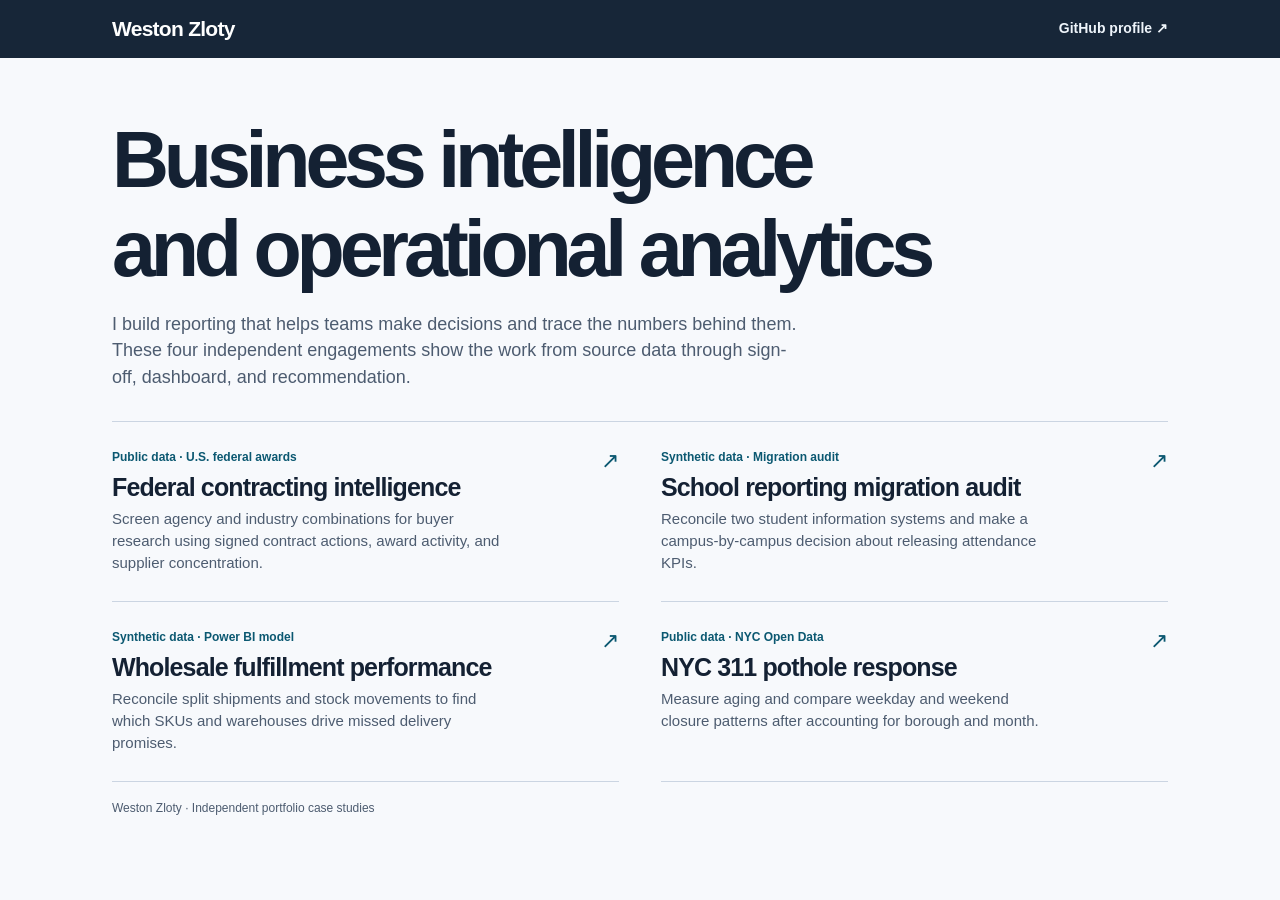
==== docs/index.html @ 4cf35e19 "Publish four reproducible business intelligence projects" ====
<!DOCTYPE html>
<html lang="en">
<head>
<meta charset="utf-8">
<meta name="viewport" content="width=device-width, initial-scale=1">
<title>Weston Zloty | Business Intelligence Portfolio</title>
<link rel="icon" href="data:,">
<link rel="stylesheet" href="./styles.css">
</head>
<body class="overview">
<header class="masthead"><div class="mast-inner"><a class="brand" href="./index.html">Weston Zloty</a><nav aria-label="Profile"><a href="https://github.com/AVIZDATASOLUTIONS">GitHub profile ↗</a></nav></div></header>
<main class="wrap">
<section class="intro">
<h1>Business intelligence<br>and operational analytics</h1>
<p>I build reporting that helps teams make decisions and trace the numbers behind them. These four independent engagements show the work from source data through sign-off, dashboard, and recommendation.</p>
</section>
<section class="case-index" aria-label="Selected case studies">
<a href="./dashboard.html?case=federal-contracting"><div><span class="case-provenance">Public data · U.S. federal awards</span><h2>Federal contracting intelligence</h2><p>Screen agency and industry combinations for buyer research using signed contract actions, award activity, and supplier concentration.</p></div><span class="case-arrow" aria-hidden="true">↗</span></a>
<a href="./dashboard.html?case=school-reporting"><div><span class="case-provenance">Synthetic data · Migration audit</span><h2>School reporting migration audit</h2><p>Reconcile two student information systems and make a campus-by-campus decision about releasing attendance KPIs.</p></div><span class="case-arrow" aria-hidden="true">↗</span></a>
<a href="./dashboard.html?case=wholesale-fulfillment"><div><span class="case-provenance">Synthetic data · Power BI model</span><h2>Wholesale fulfillment performance</h2><p>Reconcile split shipments and stock movements to find which SKUs and warehouses drive missed delivery promises.</p></div><span class="case-arrow" aria-hidden="true">↗</span></a>
<a href="./dashboard.html?case=nyc-311"><div><span class="case-provenance">Public data · NYC Open Data</span><h2>NYC 311 pothole response</h2><p>Measure aging and compare weekday and weekend closure patterns after accounting for borough and month.</p></div><span class="case-arrow" aria-hidden="true">↗</span></a>
</section>
</main>
<footer class="wrap footer">Weston Zloty · Independent portfolio case studies</footer>
</body>
</html>
---- docs/styles.css ----
:root{--nav:#172638;--ink:#142133;--muted:#4d5c70;--line:#cbd5e2;--grid:#dce5ee;--bg:#f7f9fc;--panel:#fff;--wash:#eaf1f8;--accent:#0b5871;--series1:#126988;--series2:#178277;--series3:#6395b0;--font:Inter,"Segoe UI",Arial,sans-serif}
*{box-sizing:border-box}body{margin:0;background:var(--bg);color:var(--ink);font:15px/1.48 var(--font)}a{color:inherit}button,select{font:inherit;color:inherit}button{cursor:pointer}button:hover,select:hover{background:#f3f7fb}a:focus-visible,button:focus-visible,select:focus-visible,summary:focus-visible{outline:3px solid #1673b6;outline-offset:3px}h1,h2,h3,p{margin:0}h1,h2,h3{line-height:1.13;letter-spacing:-.035em}h1{font-size:clamp(29px,4vw,43px);font-weight:760}h2{font-size:20px;font-weight:760}p{color:var(--muted)}
[data-accent="copper"]{--accent:#864125;--series1:#a04d2c;--series2:#695383;--series3:#326b87}
[data-accent="forest"]{--accent:#19604f;--series1:#227764;--series2:#3e659c;--series3:#8c7060}
[data-accent="violet"]{--accent:#5c4787;--series1:#665391;--series2:#28768e;--series3:#619283}
.masthead{background:var(--nav);color:#fff}.mast-inner,.wrap{max-width:1460px;margin:auto;padding-inline:32px}.mast-inner{min-height:58px;display:flex;align-items:center;justify-content:space-between;gap:22px}.brand{font-size:21px;font-weight:730;text-decoration:none;letter-spacing:-.035em;white-space:nowrap}nav{display:flex;gap:24px;align-items:center}nav a{color:#eef4fa;text-decoration:none;font-weight:610;font-size:14px;padding:8px 0;border-bottom:2px solid transparent}nav a:hover,nav a[aria-current="page"]{border-bottom-color:#9bcce5}
.heading{padding:22px 0 13px;border-bottom:1px solid #9eafc3}.heading p{font-size:17px;margin-top:7px}.provenance{margin-top:9px;color:var(--muted);font-size:12px;font-weight:650;letter-spacing:.025em}
.filters{display:flex;flex-wrap:wrap;align-items:center;gap:11px;padding:13px 0;border-bottom:1px solid var(--line)}.filters label{font-weight:700}.filters select,button{min-height:35px;border:1px solid #9eafc3;border-radius:4px;padding:4px 10px;background:#fff}.filters select{min-width:174px}.filters button,.with-action button{font-weight:650;font-size:13px}
.metrics{display:grid;grid-template-columns:repeat(4,minmax(0,1fr));border-bottom:1px solid var(--line);padding:12px 0;min-height:105px}.kpi{border-right:1px solid var(--line);padding:2px 16px 3px}.kpi:first-child{padding-left:0}.kpi:last-child{border-right:0}.kpi h2{letter-spacing:-.02em;font-size:16px}.kpi strong{font-size:clamp(26px,3.6vw,43px);font-weight:770;line-height:1.14;color:var(--accent);font-variant-numeric:tabular-nums;letter-spacing:-.04em;display:block;margin-block:5px 3px}.kpi p{font-size:12px;line-height:1.35}
.chart-grid{display:grid;grid-template-columns:minmax(0,1.65fr) minmax(0,1fr);gap:15px;margin:16px 0 14px}.panel{background:var(--panel);border:1px solid var(--line);border-radius:6px;min-width:0}.panel-head{padding:13px 15px 2px}.panel-head p{margin-top:4px;font-size:13px}.chart-panel{padding-bottom:9px}.legend{display:flex;flex-wrap:wrap;gap:12px;padding:7px 16px 0;min-height:28px;font-size:12px;color:var(--muted)}.legend span{display:flex;gap:5px;align-items:center}.swatch{width:10px;height:10px;background:var(--color);border-radius:2px}
.canvas-shell{position:relative;margin-inline:10px;height:211px}canvas{display:block;width:100%;height:100%}.hover-tip{position:absolute;pointer-events:none;background:var(--nav);color:white;padding:5px 8px;border-radius:4px;font-size:12px;white-space:nowrap;z-index:1}.bars{display:grid;gap:8px;padding:11px 15px 4px}.bar-label{display:flex;justify-content:space-between;align-items:flex-end;gap:9px;font-size:12px;line-height:1.2;margin-bottom:4px}.bar-label strong{flex:none;font-variant-numeric:tabular-nums}.track{height:8px;background:#edf2f7;border-radius:2px;overflow:hidden}.track span{display:block;height:100%;background:var(--series1)}.chart-data{margin:4px 15px 0;color:var(--muted);font-size:12px}.chart-data summary,.controls summary{cursor:pointer;font-weight:650}.chart-data table{margin-top:5px}
.with-action{display:flex;justify-content:space-between;align-items:center;gap:14px;padding-bottom:11px}.with-action button{flex:none}.scroll-table{overflow:auto;max-height:247px}.rank-panel table,.chart-data table{width:100%;border-collapse:collapse;font-size:13px}.rank-panel th,.rank-panel td,.chart-data th,.chart-data td{padding:7px 12px;text-align:left;border-top:1px solid #e1e8f0}.rank-panel th{position:sticky;top:0;background:var(--wash);padding:0;border-top:1px solid var(--line)}.rank-panel th button{width:100%;min-height:38px;text-align:left;font-size:12px;line-height:1.2;padding:7px 12px;border:0;background:transparent}.rank-panel th button:hover{background:#dce8f3}.rank-panel td.num,.rank-panel th.num button,.chart-data td.num{text-align:right;font-variant-numeric:tabular-nums}.rank-panel tbody tr:nth-child(even) td{background:#f9fbfd}.rank-panel tbody tr:hover td{background:#eef5fc}.rank-panel td:first-child{font-weight:650}.state{font-size:11px;font-weight:800;padding:2px 6px;border-radius:3px}.hold{color:#872f23;background:#fae9e4}.pass{color:#155d45;background:#e1f3ec}
.decision{margin-top:14px;display:grid;grid-template-columns:1.05fr 1fr;gap:16px;padding:13px 15px;background:#eef4fa;border:1px solid var(--line);border-radius:5px}.decision section+section{border-left:1px solid var(--line);padding-left:16px}.decision h2{font-size:15px;letter-spacing:-.01em}.decision p{margin-top:4px;font-size:13px}.controls{padding:14px 1px;color:var(--muted);font-size:13px}.controls ul{margin:6px 0 0;padding-left:22px}.controls li{margin:3px 0}.controls span{margin-left:6px;color:var(--accent)}.footer{display:flex;justify-content:space-between;gap:10px;padding-block:18px;color:var(--muted);font-size:12px}.sr-only{position:absolute;width:1px;height:1px;padding:0;margin:-1px;overflow:hidden;clip:rect(0,0,0,0);white-space:nowrap}.skip{position:absolute;left:10px;top:-60px;z-index:5;background:white;padding:8px}.skip:focus{top:8px}
.overview .wrap,.overview .mast-inner{max-width:1120px}.intro{padding:57px 0 31px;border-bottom:1px solid var(--line)}.intro h1{font-size:clamp(40px,7vw,79px);max-width:850px;letter-spacing:-.066em}.intro p{margin-top:17px;max-width:690px;font-size:18px}.case-index{display:grid;grid-template-columns:1fr 1fr;column-gap:42px}.case-index a{display:flex;justify-content:space-between;align-items:flex-start;gap:16px;text-decoration:none;padding:23px 0 27px;border-bottom:1px solid var(--line)}.case-index a:hover h2{text-decoration:underline;text-underline-offset:4px}.case-index h2{font-size:25px;margin:5px 0 7px}.case-index p{max-width:400px}.case-provenance{font-size:12px;color:var(--accent);font-weight:700}.case-arrow{font-size:22px;color:var(--accent)}
@media(max-width:950px){.mast-inner,.wrap{padding-inline:20px}nav{gap:13px}nav a{font-size:12px}.chart-grid{grid-template-columns:minmax(0,1.35fr) minmax(0,1fr)}}
@media(max-width:700px){.mast-inner{align-items:flex-start;flex-direction:column;padding-block:10px;gap:2px}nav{width:100%;overflow-x:auto;white-space:nowrap;gap:14px}.overview .mast-inner{align-items:center;flex-direction:row}.overview nav{width:auto}.heading{padding-top:17px}.heading p{font-size:15px}.metrics{grid-template-columns:repeat(2,minmax(0,1fr))}.kpi{padding:8px 12px}.kpi:nth-child(3){padding-left:0;border-top:1px solid var(--line)}.kpi:nth-child(4){border-top:1px solid var(--line)}.kpi:nth-child(2){border-right:none}.chart-grid,.decision,.case-index{grid-template-columns:1fr;gap:12px}.decision section+section{padding:10px 0 0;border-left:0;border-top:1px solid var(--line)}.with-action{align-items:flex-start}.with-action button{max-width:85px;white-space:normal}.rank-panel th button,.rank-panel td{min-width:80px}.footer{flex-direction:column}.intro{padding-top:36px}.case-index a{padding-block:17px}}
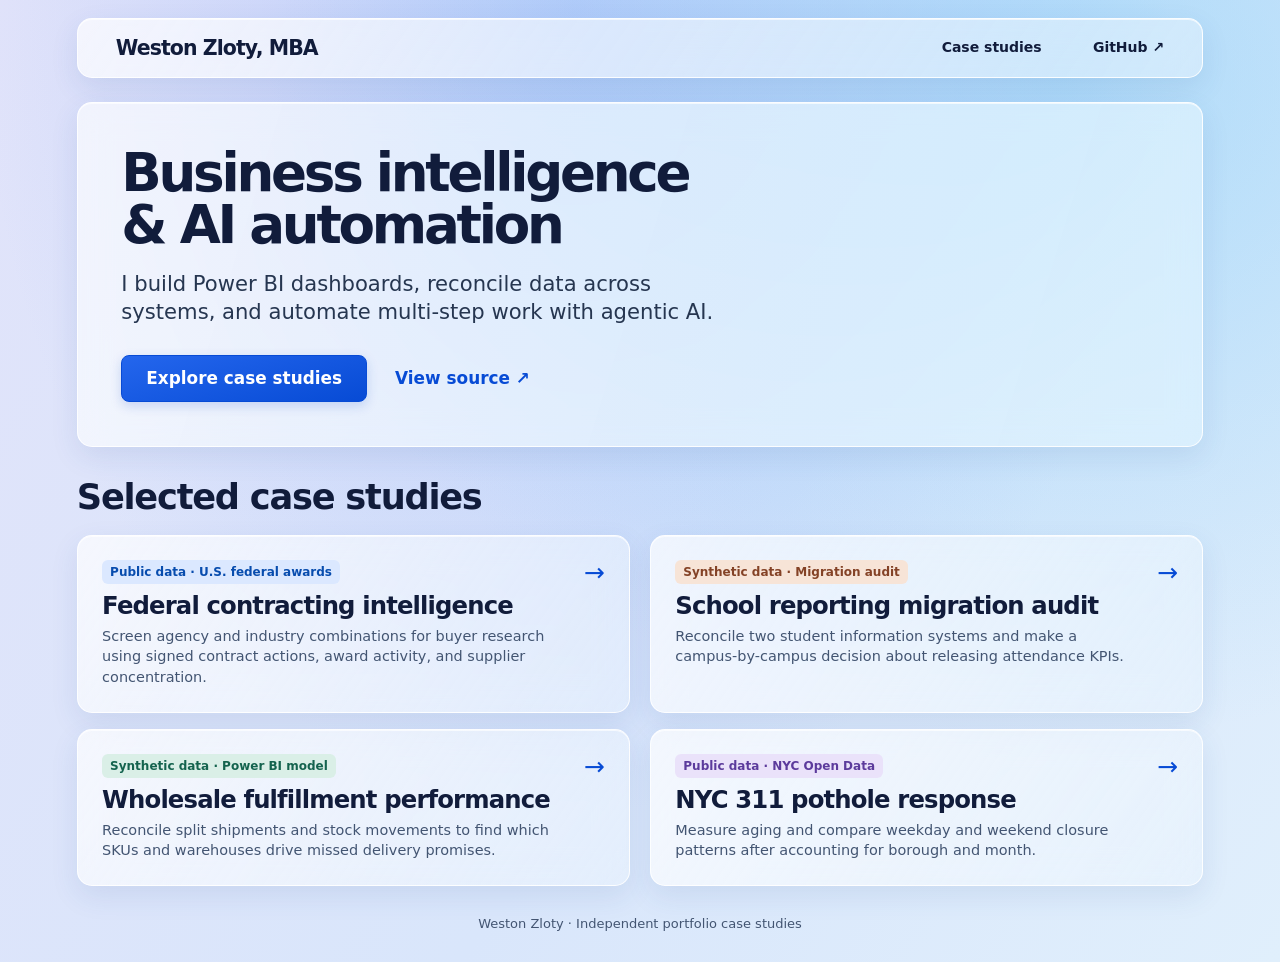
==== commit 31620643: "Redesign the portfolio landing page" ====
--- a/docs/index.html
+++ b/docs/index.html
@@ -3,23 +3,71 @@
 <head>
 <meta charset="utf-8">
 <meta name="viewport" content="width=device-width, initial-scale=1">
-<title>Weston Zloty | Business Intelligence Portfolio</title>
+<title>Weston Zloty, MBA | Business Intelligence &amp; AI Automation</title>
+<meta name="description" content="Explore four interactive business intelligence case studies by Weston Zloty, MBA.">
 <link rel="icon" href="data:,">
 <link rel="stylesheet" href="./styles.css">
+<link rel="stylesheet" href="./hero-art.css">
 </head>
 <body class="overview">
-<header class="masthead"><div class="mast-inner"><a class="brand" href="./index.html">Weston Zloty</a><nav aria-label="Profile"><a href="https://github.com/AVIZDATASOLUTIONS">GitHub profile ↗</a></nav></div></header>
-<main class="wrap">
-<section class="intro">
-<h1>Business intelligence<br>and operational analytics</h1>
-<p>I build reporting that helps teams make decisions and trace the numbers behind them. These four independent engagements show the work from source data through sign-off, dashboard, and recommendation.</p>
-</section>
-<section class="case-index" aria-label="Selected case studies">
-<a href="./dashboard.html?case=federal-contracting"><div><span class="case-provenance">Public data · U.S. federal awards</span><h2>Federal contracting intelligence</h2><p>Screen agency and industry combinations for buyer research using signed contract actions, award activity, and supplier concentration.</p></div><span class="case-arrow" aria-hidden="true">↗</span></a>
-<a href="./dashboard.html?case=school-reporting"><div><span class="case-provenance">Synthetic data · Migration audit</span><h2>School reporting migration audit</h2><p>Reconcile two student information systems and make a campus-by-campus decision about releasing attendance KPIs.</p></div><span class="case-arrow" aria-hidden="true">↗</span></a>
-<a href="./dashboard.html?case=wholesale-fulfillment"><div><span class="case-provenance">Synthetic data · Power BI model</span><h2>Wholesale fulfillment performance</h2><p>Reconcile split shipments and stock movements to find which SKUs and warehouses drive missed delivery promises.</p></div><span class="case-arrow" aria-hidden="true">↗</span></a>
-<a href="./dashboard.html?case=nyc-311"><div><span class="case-provenance">Public data · NYC Open Data</span><h2>NYC 311 pothole response</h2><p>Measure aging and compare weekday and weekend closure patterns after accounting for borough and month.</p></div><span class="case-arrow" aria-hidden="true">↗</span></a>
-</section>
+<a class="skip" href="#main">Skip to portfolio</a>
+<header class="masthead">
+  <div class="mast-inner">
+    <a class="brand" href="./index.html">Weston Zloty, MBA</a>
+    <nav aria-label="Portfolio">
+      <a href="#case-studies">Case studies</a>
+      <a href="https://github.com/AVIZDATASOLUTIONS">GitHub <span aria-hidden="true">↗</span></a>
+    </nav>
+  </div>
+</header>
+<main id="main" class="wrap">
+  <section class="intro glass">
+    <div class="intro-copy">
+      <h1>Business intelligence &amp; AI automation</h1>
+      <p>I build Power BI dashboards, reconcile data across systems, and automate multi-step work with agentic AI.</p>
+      <div class="intro-actions">
+        <a class="primary" href="#case-studies">Explore case studies</a>
+        <a class="source-link" href="https://github.com/AVIZDATASOLUTIONS/bi-portfolio">View source <span aria-hidden="true">↗</span></a>
+      </div>
+    </div>
+  </section>
+  <section id="case-studies" aria-labelledby="case-studies-title">
+    <h2 id="case-studies-title">Selected case studies</h2>
+    <div class="case-index">
+      <a class="case-card glass" data-accent="ocean" href="./dashboard.html?case=federal-contracting">
+        <div>
+          <span class="case-provenance">Public data · U.S. federal awards</span>
+          <h3>Federal contracting intelligence</h3>
+          <p>Screen agency and industry combinations for buyer research using signed contract actions, award activity, and supplier concentration.</p>
+        </div>
+        <span class="case-arrow" aria-hidden="true">→</span>
+      </a>
+      <a class="case-card glass" data-accent="copper" href="./dashboard.html?case=school-reporting">
+        <div>
+          <span class="case-provenance">Synthetic data · Migration audit</span>
+          <h3>School reporting migration audit</h3>
+          <p>Reconcile two student information systems and make a campus-by-campus decision about releasing attendance KPIs.</p>
+        </div>
+        <span class="case-arrow" aria-hidden="true">→</span>
+      </a>
+      <a class="case-card glass" data-accent="forest" href="./dashboard.html?case=wholesale-fulfillment">
+        <div>
+          <span class="case-provenance">Synthetic data · Power BI model</span>
+          <h3>Wholesale fulfillment performance</h3>
+          <p>Reconcile split shipments and stock movements to find which SKUs and warehouses drive missed delivery promises.</p>
+        </div>
+        <span class="case-arrow" aria-hidden="true">→</span>
+      </a>
+      <a class="case-card glass" data-accent="violet" href="./dashboard.html?case=nyc-311">
+        <div>
+          <span class="case-provenance">Public data · NYC Open Data</span>
+          <h3>NYC 311 pothole response</h3>
+          <p>Measure aging and compare weekday and weekend closure patterns after accounting for borough and month.</p>
+        </div>
+        <span class="case-arrow" aria-hidden="true">→</span>
+      </a>
+    </div>
+  </section>
 </main>
 <footer class="wrap footer">Weston Zloty · Independent portfolio case studies</footer>
 </body>
--- a/docs/styles.css
+++ b/docs/styles.css
@@ -1,16 +1,502 @@
-:root{--nav:#172638;--ink:#142133;--muted:#4d5c70;--line:#cbd5e2;--grid:#dce5ee;--bg:#f7f9fc;--panel:#fff;--wash:#eaf1f8;--accent:#0b5871;--series1:#126988;--series2:#178277;--series3:#6395b0;--font:Inter,"Segoe UI",Arial,sans-serif}
-*{box-sizing:border-box}body{margin:0;background:var(--bg);color:var(--ink);font:15px/1.48 var(--font)}a{color:inherit}button,select{font:inherit;color:inherit}button{cursor:pointer}button:hover,select:hover{background:#f3f7fb}a:focus-visible,button:focus-visible,select:focus-visible,summary:focus-visible{outline:3px solid #1673b6;outline-offset:3px}h1,h2,h3,p{margin:0}h1,h2,h3{line-height:1.13;letter-spacing:-.035em}h1{font-size:clamp(29px,4vw,43px);font-weight:760}h2{font-size:20px;font-weight:760}p{color:var(--muted)}
-[data-accent="copper"]{--accent:#864125;--series1:#a04d2c;--series2:#695383;--series3:#326b87}
-[data-accent="forest"]{--accent:#19604f;--series1:#227764;--series2:#3e659c;--series3:#8c7060}
-[data-accent="violet"]{--accent:#5c4787;--series1:#665391;--series2:#28768e;--series3:#619283}
-.masthead{background:var(--nav);color:#fff}.mast-inner,.wrap{max-width:1460px;margin:auto;padding-inline:32px}.mast-inner{min-height:58px;display:flex;align-items:center;justify-content:space-between;gap:22px}.brand{font-size:21px;font-weight:730;text-decoration:none;letter-spacing:-.035em;white-space:nowrap}nav{display:flex;gap:24px;align-items:center}nav a{color:#eef4fa;text-decoration:none;font-weight:610;font-size:14px;padding:8px 0;border-bottom:2px solid transparent}nav a:hover,nav a[aria-current="page"]{border-bottom-color:#9bcce5}
-.heading{padding:22px 0 13px;border-bottom:1px solid #9eafc3}.heading p{font-size:17px;margin-top:7px}.provenance{margin-top:9px;color:var(--muted);font-size:12px;font-weight:650;letter-spacing:.025em}
-.filters{display:flex;flex-wrap:wrap;align-items:center;gap:11px;padding:13px 0;border-bottom:1px solid var(--line)}.filters label{font-weight:700}.filters select,button{min-height:35px;border:1px solid #9eafc3;border-radius:4px;padding:4px 10px;background:#fff}.filters select{min-width:174px}.filters button,.with-action button{font-weight:650;font-size:13px}
-.metrics{display:grid;grid-template-columns:repeat(4,minmax(0,1fr));border-bottom:1px solid var(--line);padding:12px 0;min-height:105px}.kpi{border-right:1px solid var(--line);padding:2px 16px 3px}.kpi:first-child{padding-left:0}.kpi:last-child{border-right:0}.kpi h2{letter-spacing:-.02em;font-size:16px}.kpi strong{font-size:clamp(26px,3.6vw,43px);font-weight:770;line-height:1.14;color:var(--accent);font-variant-numeric:tabular-nums;letter-spacing:-.04em;display:block;margin-block:5px 3px}.kpi p{font-size:12px;line-height:1.35}
-.chart-grid{display:grid;grid-template-columns:minmax(0,1.65fr) minmax(0,1fr);gap:15px;margin:16px 0 14px}.panel{background:var(--panel);border:1px solid var(--line);border-radius:6px;min-width:0}.panel-head{padding:13px 15px 2px}.panel-head p{margin-top:4px;font-size:13px}.chart-panel{padding-bottom:9px}.legend{display:flex;flex-wrap:wrap;gap:12px;padding:7px 16px 0;min-height:28px;font-size:12px;color:var(--muted)}.legend span{display:flex;gap:5px;align-items:center}.swatch{width:10px;height:10px;background:var(--color);border-radius:2px}
-.canvas-shell{position:relative;margin-inline:10px;height:211px}canvas{display:block;width:100%;height:100%}.hover-tip{position:absolute;pointer-events:none;background:var(--nav);color:white;padding:5px 8px;border-radius:4px;font-size:12px;white-space:nowrap;z-index:1}.bars{display:grid;gap:8px;padding:11px 15px 4px}.bar-label{display:flex;justify-content:space-between;align-items:flex-end;gap:9px;font-size:12px;line-height:1.2;margin-bottom:4px}.bar-label strong{flex:none;font-variant-numeric:tabular-nums}.track{height:8px;background:#edf2f7;border-radius:2px;overflow:hidden}.track span{display:block;height:100%;background:var(--series1)}.chart-data{margin:4px 15px 0;color:var(--muted);font-size:12px}.chart-data summary,.controls summary{cursor:pointer;font-weight:650}.chart-data table{margin-top:5px}
-.with-action{display:flex;justify-content:space-between;align-items:center;gap:14px;padding-bottom:11px}.with-action button{flex:none}.scroll-table{overflow:auto;max-height:247px}.rank-panel table,.chart-data table{width:100%;border-collapse:collapse;font-size:13px}.rank-panel th,.rank-panel td,.chart-data th,.chart-data td{padding:7px 12px;text-align:left;border-top:1px solid #e1e8f0}.rank-panel th{position:sticky;top:0;background:var(--wash);padding:0;border-top:1px solid var(--line)}.rank-panel th button{width:100%;min-height:38px;text-align:left;font-size:12px;line-height:1.2;padding:7px 12px;border:0;background:transparent}.rank-panel th button:hover{background:#dce8f3}.rank-panel td.num,.rank-panel th.num button,.chart-data td.num{text-align:right;font-variant-numeric:tabular-nums}.rank-panel tbody tr:nth-child(even) td{background:#f9fbfd}.rank-panel tbody tr:hover td{background:#eef5fc}.rank-panel td:first-child{font-weight:650}.state{font-size:11px;font-weight:800;padding:2px 6px;border-radius:3px}.hold{color:#872f23;background:#fae9e4}.pass{color:#155d45;background:#e1f3ec}
-.decision{margin-top:14px;display:grid;grid-template-columns:1.05fr 1fr;gap:16px;padding:13px 15px;background:#eef4fa;border:1px solid var(--line);border-radius:5px}.decision section+section{border-left:1px solid var(--line);padding-left:16px}.decision h2{font-size:15px;letter-spacing:-.01em}.decision p{margin-top:4px;font-size:13px}.controls{padding:14px 1px;color:var(--muted);font-size:13px}.controls ul{margin:6px 0 0;padding-left:22px}.controls li{margin:3px 0}.controls span{margin-left:6px;color:var(--accent)}.footer{display:flex;justify-content:space-between;gap:10px;padding-block:18px;color:var(--muted);font-size:12px}.sr-only{position:absolute;width:1px;height:1px;padding:0;margin:-1px;overflow:hidden;clip:rect(0,0,0,0);white-space:nowrap}.skip{position:absolute;left:10px;top:-60px;z-index:5;background:white;padding:8px}.skip:focus{top:8px}
-.overview .wrap,.overview .mast-inner{max-width:1120px}.intro{padding:57px 0 31px;border-bottom:1px solid var(--line)}.intro h1{font-size:clamp(40px,7vw,79px);max-width:850px;letter-spacing:-.066em}.intro p{margin-top:17px;max-width:690px;font-size:18px}.case-index{display:grid;grid-template-columns:1fr 1fr;column-gap:42px}.case-index a{display:flex;justify-content:space-between;align-items:flex-start;gap:16px;text-decoration:none;padding:23px 0 27px;border-bottom:1px solid var(--line)}.case-index a:hover h2{text-decoration:underline;text-underline-offset:4px}.case-index h2{font-size:25px;margin:5px 0 7px}.case-index p{max-width:400px}.case-provenance{font-size:12px;color:var(--accent);font-weight:700}.case-arrow{font-size:22px;color:var(--accent)}
-@media(max-width:950px){.mast-inner,.wrap{padding-inline:20px}nav{gap:13px}nav a{font-size:12px}.chart-grid{grid-template-columns:minmax(0,1.35fr) minmax(0,1fr)}}
-@media(max-width:700px){.mast-inner{align-items:flex-start;flex-direction:column;padding-block:10px;gap:2px}nav{width:100%;overflow-x:auto;white-space:nowrap;gap:14px}.overview .mast-inner{align-items:center;flex-direction:row}.overview nav{width:auto}.heading{padding-top:17px}.heading p{font-size:15px}.metrics{grid-template-columns:repeat(2,minmax(0,1fr))}.kpi{padding:8px 12px}.kpi:nth-child(3){padding-left:0;border-top:1px solid var(--line)}.kpi:nth-child(4){border-top:1px solid var(--line)}.kpi:nth-child(2){border-right:none}.chart-grid,.decision,.case-index{grid-template-columns:1fr;gap:12px}.decision section+section{padding:10px 0 0;border-left:0;border-top:1px solid var(--line)}.with-action{align-items:flex-start}.with-action button{max-width:85px;white-space:normal}.rank-panel th button,.rank-panel td{min-width:80px}.footer{flex-direction:column}.intro{padding-top:36px}.case-index a{padding-block:17px}}
+:root {
+  color-scheme: light;
+  --ink: #111c3b;
+  --muted: #435572;
+  --blue: #074bd5;
+  --line: #c7d6ef;
+  --glass-edge: rgba(255, 255, 255, .88);
+  --glass-fill: linear-gradient(125deg, rgba(255, 255, 255, .7), rgba(239, 247, 255, .45));
+  --glass-shadow: 0 10px 28px rgba(38, 75, 150, .1), inset 0 1px 0 rgba(255, 255, 255, .65);
+  --radius: 15px;
+  --font: "Segoe UI", system-ui, -apple-system, BlinkMacSystemFont, sans-serif;
+  --accent: #074cae;
+  --tint: #dbe8ff;
+  --series1: #1557ce;
+  --series2: #007970;
+  --series3: #7c3dc1;
+}
+
+[data-accent="copper"] {
+  --accent: #844226;
+  --tint: #f7e4d7;
+  --series1: #ab5029;
+  --series2: #6750a7;
+  --series3: #08748e;
+}
+
+[data-accent="forest"] {
+  --accent: #14634e;
+  --tint: #daefe7;
+  --series1: #117c68;
+  --series2: #325ab9;
+  --series3: #9c5031;
+}
+
+[data-accent="violet"] {
+  --accent: #5c3b9c;
+  --tint: #eae2fa;
+  --series1: #6942af;
+  --series2: #007983;
+  --series3: #9e4d75;
+}
+
+* { box-sizing: border-box; }
+
+body {
+  margin: 0;
+  min-height: 100vh;
+  background: #e4ecfa;
+  background-image:
+    radial-gradient(ellipse at 83% 8%, rgba(119, 205, 247, .42), transparent 53%),
+    radial-gradient(ellipse at 45% 0%, rgba(137, 166, 247, .42), transparent 60%),
+    linear-gradient(125deg, #e1e3fa, #d9e6fb 58%, #e0effc);
+  color: var(--ink);
+  font: 15px/1.5 var(--font);
+}
+
+a { color: inherit; }
+h1, h2, h3, p { margin: 0; }
+h1, h2, h3 { line-height: 1.14; letter-spacing: -.035em; }
+h2 { font-size: 19px; }
+p { color: var(--muted); }
+
+a:focus-visible, button:focus-visible, select:focus-visible, summary:focus-visible, [tabindex]:focus-visible {
+  outline: 2px solid var(--blue);
+  outline-offset: 3px;
+}
+
+.glass, .masthead, .kpi, .chart-panel {
+  border: 1px solid var(--glass-edge);
+  background: var(--glass-fill);
+  box-shadow: var(--glass-shadow);
+  border-radius: var(--radius);
+  -webkit-backdrop-filter: blur(16px);
+  backdrop-filter: blur(16px);
+}
+
+.wrap, .mast-inner {
+  width: calc(100% - clamp(32px, 6.25vw, 96px));
+  max-width: 1440px;
+  margin-inline: auto;
+}
+
+.masthead { border-radius: 0 0 9px 9px; }
+
+.mast-inner {
+  min-height: 48px;
+  display: flex;
+  align-items: center;
+  justify-content: space-between;
+  gap: 24px;
+}
+
+.brand {
+  font-size: clamp(19px, 1.6vw, 25px);
+  font-weight: 750;
+  letter-spacing: -.045em;
+  text-decoration: none;
+  white-space: nowrap;
+}
+
+nav { display: flex; align-items: center; gap: clamp(12px, 2vw, 34px); }
+
+nav a {
+  border-bottom: 2px solid transparent;
+  color: var(--ink);
+  font-size: 14px;
+  font-weight: 620;
+  padding-block: 6px;
+  text-decoration: none;
+  white-space: nowrap;
+}
+
+nav a:hover, nav a[aria-current="page"] {
+  color: var(--blue);
+  border-bottom-color: currentColor;
+}
+
+button, select, .primary {
+  min-height: 34px;
+  border: 1px solid #a5b9dc;
+  border-radius: 8px;
+  padding: 5px 12px;
+  color: inherit;
+  background: rgba(255, 255, 255, .62);
+  font: inherit;
+}
+
+button, .primary { cursor: pointer; font-weight: 650; }
+button:hover, select:hover { background: #fff; }
+
+.primary {
+  display: inline-flex;
+  justify-content: center;
+  align-items: center;
+  border-color: #074bd5;
+  background: linear-gradient(165deg, #2466ed, #074bd5);
+  color: #fff;
+  text-decoration: none;
+  box-shadow: 0 4px 12px rgba(12, 67, 192, .18);
+}
+
+.primary:hover { background: #0642bd; }
+.source-link { color: var(--blue); font-weight: 680; text-decoration: none; }
+.source-link:hover { text-decoration: underline; text-underline-offset: 4px; }
+
+.overview .wrap, .overview .masthead { width: min(calc(100% - clamp(32px, 12vw, 184px)), 1352px); }
+.overview .masthead { margin: 18px auto 24px; border-radius: var(--radius); }
+.overview .mast-inner { min-height: 58px; width: auto; margin-inline: 38px; }
+.overview nav { gap: clamp(18px, 4vw, 56px); }
+
+.intro {
+  position: relative;
+  isolation: isolate;
+  display: flex;
+  align-items: center;
+  min-height: clamp(320px, 25vw, 374px);
+  padding: clamp(30px, 3.4vw, 51px);
+  background: linear-gradient(107deg, rgba(255, 255, 255, .64), rgba(225, 244, 255, .65));
+  overflow: hidden;
+}
+
+.intro::before {
+  content: "";
+  position: absolute;
+  z-index: -1;
+  inset: 0 0 0 47%;
+  background: var(--hero-art, none) right center / cover no-repeat;
+  -webkit-mask-image: linear-gradient(to right, transparent, black 31%);
+  mask-image: linear-gradient(to right, transparent, black 31%);
+  pointer-events: none;
+}
+
+.intro-copy { width: min(68%, 700px); }
+
+.intro h1 {
+  max-width: 19ch;
+  font-size: clamp(36px, 4.15vw, 64px);
+  font-weight: 770;
+  line-height: .99;
+  letter-spacing: -.061em;
+  text-wrap: balance;
+}
+
+.intro p {
+  max-width: 46ch;
+  margin-top: 18px;
+  color: #263650;
+  font-size: clamp(17px, 1.65vw, 25px);
+  line-height: 1.35;
+}
+
+.intro-actions {
+  display: flex;
+  align-items: center;
+  flex-wrap: wrap;
+  gap: 12px 28px;
+  margin-top: 28px;
+  font-size: clamp(15px, 1.32vw, 20px);
+}
+
+.intro-actions .primary { padding: 10px 24px; }
+#case-studies { margin-top: 30px; scroll-margin-top: 18px; }
+#case-studies-title { margin-bottom: 18px; font-size: clamp(26px, 2.75vw, 42px); font-weight: 760; }
+
+.case-index {
+  display: grid;
+  grid-template-columns: repeat(2, minmax(0, 1fr));
+  gap: 16px 20px;
+}
+
+.case-card {
+  display: flex;
+  align-items: flex-start;
+  justify-content: space-between;
+  gap: 16px;
+  padding: clamp(18px, 1.9vw, 29px);
+  text-decoration: none;
+  transition: transform 160ms ease, box-shadow 160ms ease, border-color 160ms ease;
+}
+
+.case-card:hover {
+  transform: translateY(-3px);
+  border-color: #9bbcf3;
+  box-shadow: 0 14px 28px rgba(33, 77, 166, .19), inset 0 1px 0 #fff;
+}
+
+.case-card h3 { margin: 8px 0 6px; font-size: clamp(20px, 1.9vw, 29px); }
+.case-card p { max-width: 57ch; font-size: clamp(14px, 1.13vw, 17px); line-height: 1.42; }
+
+.case-provenance {
+  display: inline-block;
+  border-radius: 6px;
+  padding: 3px 8px;
+  background: var(--tint);
+  color: var(--accent);
+  font-size: 12px;
+  font-weight: 720;
+}
+
+.case-arrow {
+  color: var(--blue);
+  font-size: 25px;
+  line-height: 1;
+  transition: transform 160ms ease;
+}
+
+.case-card:hover .case-arrow { transform: translateX(4px); }
+
+.heading {
+  margin-top: 16px;
+  padding: 10px 21px 11px;
+  background: radial-gradient(ellipse at 93% 28%, rgba(133, 223, 248, .37), transparent 33%), var(--glass-fill);
+}
+
+.heading h1 { font-size: clamp(30px, 2.65vw, 40px); font-weight: 770; }
+.heading p { margin-top: 4px; font-size: clamp(15px, 1.4vw, 19px); }
+.provenance { margin-top: 5px; color: var(--accent); font-size: 12px; font-weight: 700; }
+
+.filters {
+  display: flex;
+  flex-wrap: wrap;
+  align-items: center;
+  gap: 8px 15px;
+  margin: 12px 0;
+  padding: 4px 19px;
+}
+
+.filters label { font-weight: 700; }
+.filters select { min-width: 175px; max-width: 100%; }
+.filters button { color: var(--blue); }
+.filters button, .with-action button { font-size: 13px; }
+
+.metrics {
+  display: grid;
+  grid-template-columns: repeat(4, minmax(0, 1fr));
+  gap: 12px;
+}
+
+.kpi { padding: 10px 17px; }
+.kpi h2 { font-size: 16px; letter-spacing: -.02em; }
+
+.kpi strong {
+  display: block;
+  margin: 3px 0 2px;
+  color: var(--accent);
+  font-size: clamp(28px, 3.25vw, 40px);
+  line-height: 1.12;
+  font-weight: 765;
+  letter-spacing: -.045em;
+  font-variant-numeric: tabular-nums;
+}
+
+.kpi p { font-size: 12px; line-height: 1.35; }
+
+.chart-grid {
+  display: grid;
+  grid-template-columns: minmax(0, 1.6fr) minmax(0, 1fr);
+  gap: 12px;
+  margin: 12px 0;
+}
+
+.panel { min-width: 0; }
+.panel-head { padding: 14px 17px 3px; }
+.panel-head p { margin-top: 4px; font-size: 13px; }
+.chart-panel { display: flex; flex-direction: column; padding-bottom: 12px; }
+
+.legend {
+  display: flex;
+  flex-wrap: wrap;
+  gap: 5px 12px;
+  padding: 8px 17px 0;
+  min-height: 28px;
+  font-size: 12px;
+  color: var(--muted);
+}
+
+.legend span { display: inline-flex; align-items: center; gap: 5px; }
+.swatch { width: 10px; height: 10px; background: var(--color); border-radius: 3px; }
+.canvas-shell { position: relative; height: clamp(180px, 16vw, 202px); margin-inline: 11px; }
+canvas { display: block; width: 100%; height: 100%; }
+
+.hover-tip {
+  position: absolute;
+  z-index: 1;
+  max-width: 100%;
+  padding: 6px 9px;
+  border: 1px solid rgba(255, 255, 255, .37);
+  border-radius: 8px;
+  background: rgba(18, 33, 68, .97);
+  color: #fff;
+  font-size: 12px;
+  pointer-events: none;
+}
+
+.bars { display: grid; gap: 9px; padding: 11px 17px 6px; }
+
+.bar-label {
+  display: flex;
+  justify-content: space-between;
+  align-items: flex-end;
+  gap: 9px;
+  margin-bottom: 4px;
+  font-size: 12px;
+  line-height: 1.22;
+}
+
+.bar-label strong { flex: none; font-variant-numeric: tabular-nums; }
+.track { height: 9px; overflow: hidden; border-radius: 4px; background: rgba(106, 134, 183, .17); }
+
+.track span {
+  display: block;
+  height: 100%;
+  border-radius: inherit;
+  background: linear-gradient(90deg, var(--series1), color-mix(in srgb, var(--series1) 76%, #75c5ff));
+}
+
+.chart-data { margin: auto 17px 0; padding-top: 7px; overflow-x: auto; font-size: 12px; }
+.chart-data summary, .controls summary { cursor: pointer; font-weight: 680; }
+.chart-data summary { color: var(--blue); }
+.chart-data table { margin-top: 7px; }
+
+.with-action { display: flex; justify-content: space-between; align-items: center; gap: 14px; padding-bottom: 12px; }
+.with-action button { flex: none; }
+
+.scroll-table {
+  max-height: 241px;
+  overflow: auto;
+  margin: 0 13px 13px;
+  border: 1px solid var(--line);
+  border-radius: 8px;
+  scrollbar-width: thin;
+}
+
+.rank-panel table, .chart-data table { width: 100%; border-collapse: collapse; font-size: 13px; }
+
+.rank-panel th, .rank-panel td, .chart-data th, .chart-data td {
+  padding: 7px 12px;
+  border-bottom: 1px solid #dce4f4;
+  text-align: left;
+}
+
+.rank-panel th { position: sticky; top: 0; padding: 0; background: #e0eafb; }
+
+.rank-panel th button {
+  width: 100%;
+  min-height: 38px;
+  padding: 7px 12px;
+  border: 0;
+  border-radius: 0;
+  background: transparent;
+  font-size: 12px;
+  line-height: 1.2;
+  text-align: left;
+}
+
+.rank-panel th button:focus-visible { outline-offset: -3px; }
+.rank-panel th button:hover { background: #cedfff; }
+.sort-indicator { margin-inline-start: 5px; color: var(--muted); }
+.rank-panel th[aria-sort]:not([aria-sort="none"]) button { color: var(--blue); }
+.rank-panel td.num, .rank-panel th.num button, .chart-data td.num { text-align: right; font-variant-numeric: tabular-nums; }
+.rank-panel tbody tr:nth-child(even) td { background: rgba(195, 215, 250, .24); }
+.rank-panel tbody tr:hover td { background: #dceaff; }
+.rank-panel td:first-child { font-weight: 650; }
+.state { padding: 2px 7px; border-radius: 5px; font-size: 11px; font-weight: 800; }
+.hold { color: #872f23; background: #fae9e4; }
+.pass { color: #155d45; background: #e1f3ec; }
+
+.decision { display: grid; grid-template-columns: repeat(2, minmax(0, 1fr)); gap: 12px; margin-block: 12px; }
+.decision section { position: relative; padding: 13px 15px 13px 25px; }
+
+.decision section::before {
+  position: absolute;
+  inset: 12px auto 12px 12px;
+  width: 3px;
+  border-radius: 3px;
+  background: var(--series1);
+  content: "";
+}
+
+.decision section + section::before { background: var(--series2); }
+.decision h2 { font-size: 16px; letter-spacing: -.015em; }
+.decision p { margin-top: 4px; font-size: 13px; }
+.controls { padding: 10px 16px; color: var(--ink); font-size: 13px; }
+.controls ul { margin: 6px 0 0; padding-left: 22px; }
+.controls li { margin: 3px 0; }
+.controls span { margin-left: 6px; color: var(--accent); }
+
+.footer {
+  display: flex;
+  justify-content: space-between;
+  gap: 10px;
+  padding-block: 20px;
+  color: var(--muted);
+  font-size: 13px;
+}
+
+.overview .footer { justify-content: center; text-align: center; padding-block: 28px; }
+
+.sr-only {
+  position: absolute;
+  width: 1px;
+  height: 1px;
+  padding: 0;
+  margin: -1px;
+  overflow: hidden;
+  clip-path: inset(50%);
+  white-space: nowrap;
+}
+
+.skip {
+  position: absolute;
+  z-index: 5;
+  top: 8px;
+  left: 10px;
+  transform: translateY(-180%);
+  padding: 8px;
+  border-radius: 7px;
+  background: #fff;
+}
+
+.skip:focus { transform: none; }
+
+@media (max-width: 950px) {
+  .overview .wrap, .overview .masthead { width: calc(100% - 42px); }
+  .overview .mast-inner { margin-inline: 21px; }
+  .intro-copy { width: min(75%, 590px); }
+  .intro::before { inset-inline-start: 40%; opacity: .8; }
+  .chart-grid { grid-template-columns: minmax(0, 1.35fr) minmax(0, 1fr); }
+}
+
+@media (max-width: 700px) {
+  .overview .wrap, .overview .masthead { width: calc(100% - 28px); }
+  .overview .masthead { margin: 12px auto 14px; }
+  .overview .mast-inner { min-height: 51px; margin-inline: 13px; gap: 8px; }
+  .overview nav { gap: 10px; }
+  .overview .brand { font-size: clamp(15px, 4.65vw, 19px); }
+  nav a { font-size: 12px; }
+  .intro { min-height: 315px; padding: 25px 19px; }
+  .intro-copy { width: min(100%, 480px); }
+  .intro h1 { max-width: 15ch; }
+  .intro::before { inset: 0 0 0 47%; opacity: .36; }
+  .intro-actions { margin-top: 21px; gap: 12px 17px; }
+  .intro-actions .primary { padding: 9px 13px; }
+  #case-studies { margin-top: 22px; }
+  #case-studies-title { margin-bottom: 11px; }
+  .case-index, .chart-grid, .decision { grid-template-columns: minmax(0, 1fr); gap: 10px; }
+  .dashboard .mast-inner { flex-direction: column; align-items: flex-start; gap: 3px; padding-block: 9px 3px; }
+  #project-nav { width: 100%; gap: 4px 9px; flex-wrap: wrap; }
+  #project-nav a { font-size: 11.5px; }
+  .heading { margin-top: 12px; padding-inline: 14px; }
+  .filters { padding-inline: 12px; }
+  .filters select { min-width: min(148px, 100%); }
+  .metrics { grid-template-columns: repeat(2, minmax(0, 1fr)); gap: 9px; }
+  .kpi { padding: 11px; }
+  .kpi h2 { font-size: 14px; }
+  .rank-panel th button, .rank-panel td { min-width: 91px; }
+  .footer { flex-wrap: wrap; }
+}
+
+@media (prefers-reduced-motion: reduce) {
+  .case-card, .case-arrow { transition: none; }
+}
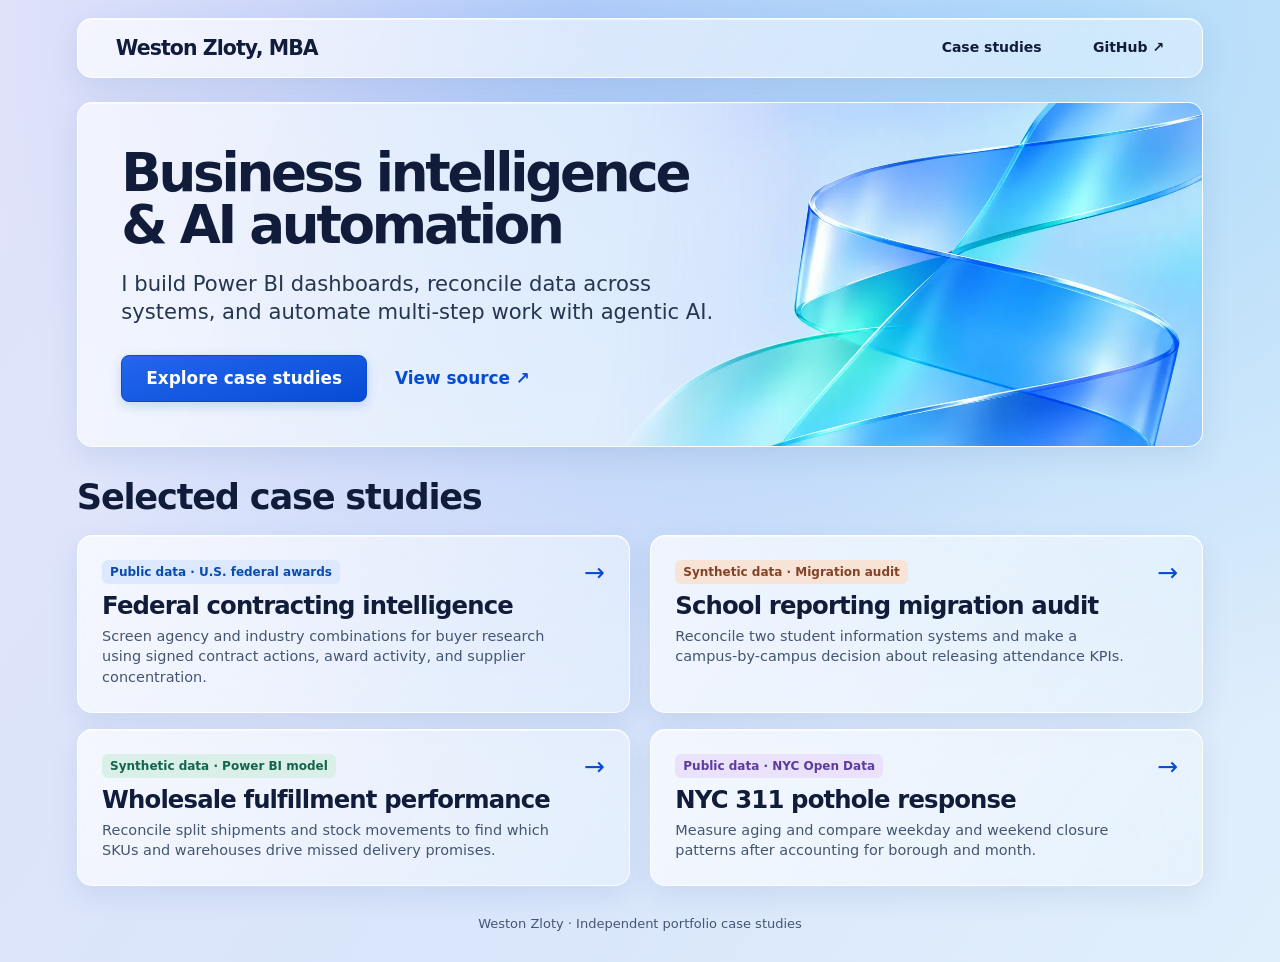
==== commit e9e3e3f5: "Load the refreshed stylesheet for returning visitors" ====
--- a/docs/index.html
+++ b/docs/index.html
@@ -6,7 +6,7 @@
 <title>Weston Zloty, MBA | Business Intelligence &amp; AI Automation</title>
 <meta name="description" content="Explore four interactive business intelligence case studies by Weston Zloty, MBA.">
 <link rel="icon" href="data:,">
-<link rel="stylesheet" href="./styles.css">
+<link rel="stylesheet" href="./styles.css?v=87b091cb">
 <link rel="stylesheet" href="./hero-art.css">
 </head>
 <body class="overview">
--- a/docs/hero-art.css
+++ b/docs/hero-art.css
@@ -0,0 +1,4 @@
+/* Glass ribbon illustration for the portfolio hero. */
+.overview {
+  --hero-art: url("[data-uri]");
+}
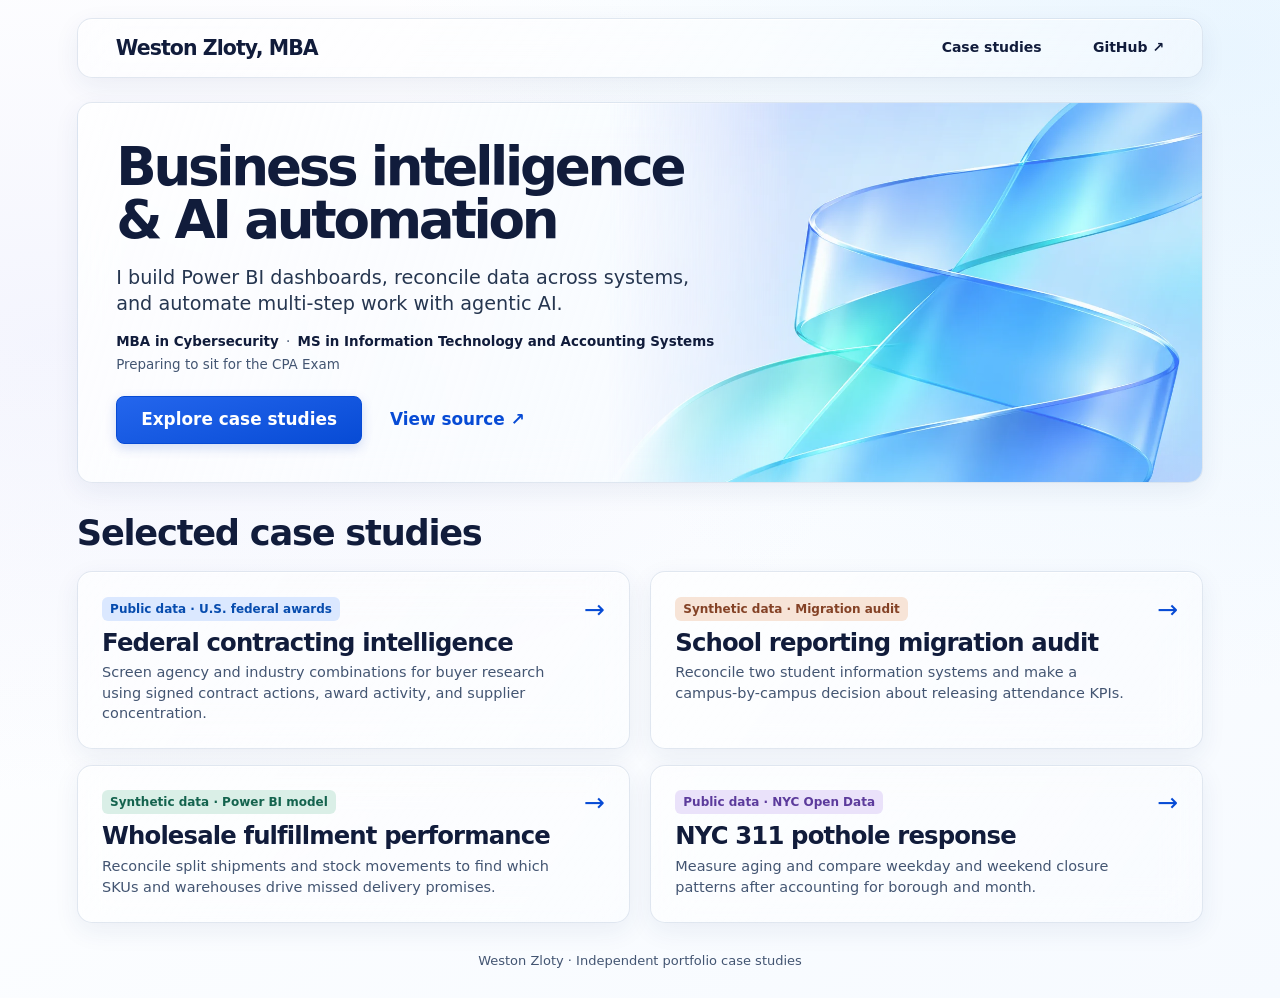
==== commit 90ba7a94: "Add education, CPA Exam plans, and portfolio sharing metadata" ====
--- a/docs/index.html
+++ b/docs/index.html
@@ -4,9 +4,14 @@
 <meta charset="utf-8">
 <meta name="viewport" content="width=device-width, initial-scale=1">
 <title>Weston Zloty, MBA | Business Intelligence &amp; AI Automation</title>
-<meta name="description" content="Explore four interactive business intelligence case studies by Weston Zloty, MBA.">
+<meta name="description" content="Explore four interactive case studies in business intelligence, data analysis, and operational reporting by Weston Zloty, MBA.">
+<link rel="canonical" href="https://avizdatasolutions.github.io/bi-portfolio/">
+<meta property="og:type" content="website">
+<meta property="og:url" content="https://avizdatasolutions.github.io/bi-portfolio/">
+<meta property="og:title" content="Weston Zloty, MBA | Business Intelligence &amp; AI Automation">
+<meta property="og:description" content="Explore four interactive case studies in business intelligence, data analysis, and operational reporting.">
 <link rel="icon" href="data:,">
-<link rel="stylesheet" href="./styles.css?v=87b091cb">
+<link rel="stylesheet" href="./styles.css?v=b639caf7">
 <link rel="stylesheet" href="./hero-art.css">
 </head>
 <body class="overview">
@@ -25,6 +30,11 @@
     <div class="intro-copy">
       <h1>Business intelligence &amp; AI automation</h1>
       <p>I build Power BI dashboards, reconcile data across systems, and automate multi-step work with agentic AI.</p>
+      <p class="credentials">
+        <strong>MBA in Cybersecurity</strong> <span class="credential-divider" aria-hidden="true">·</span>
+        <strong>MS in Information Technology and Accounting Systems</strong>
+        <span class="exam-status">Preparing to sit for the CPA Exam</span>
+      </p>
       <div class="intro-actions">
         <a class="primary" href="#case-studies">Explore case studies</a>
         <a class="source-link" href="https://github.com/AVIZDATASOLUTIONS/bi-portfolio">View source <span aria-hidden="true">↗</span></a>
--- a/docs/styles.css
+++ b/docs/styles.css
@@ -3,10 +3,10 @@
   --ink: #111c3b;
   --muted: #435572;
   --blue: #074bd5;
-  --line: #c7d6ef;
-  --glass-edge: rgba(255, 255, 255, .88);
-  --glass-fill: linear-gradient(125deg, rgba(255, 255, 255, .7), rgba(239, 247, 255, .45));
-  --glass-shadow: 0 10px 28px rgba(38, 75, 150, .1), inset 0 1px 0 rgba(255, 255, 255, .65);
+  --line: #dae4f0;
+  --glass-edge: rgba(135, 159, 193, .24);
+  --glass-fill: linear-gradient(125deg, rgba(255, 255, 255, .6), rgba(255, 255, 255, .28));
+  --glass-shadow: 0 8px 26px rgba(33, 62, 112, .07), inset 0 1px 0 rgba(255, 255, 255, .92);
   --radius: 15px;
   --font: "Segoe UI", system-ui, -apple-system, BlinkMacSystemFont, sans-serif;
   --accent: #074cae;
@@ -45,11 +45,11 @@
 body {
   margin: 0;
   min-height: 100vh;
-  background: #e4ecfa;
+  background: #fff;
   background-image:
-    radial-gradient(ellipse at 83% 8%, rgba(119, 205, 247, .42), transparent 53%),
-    radial-gradient(ellipse at 45% 0%, rgba(137, 166, 247, .42), transparent 60%),
-    linear-gradient(125deg, #e1e3fa, #d9e6fb 58%, #e0effc);
+    radial-gradient(ellipse at 96% 5%, rgba(156, 213, 254, .2), transparent 48%),
+    radial-gradient(ellipse at 4% 34%, rgba(187, 193, 247, .16), transparent 49%),
+    linear-gradient(150deg, #fff 20%, #f6faff 100%);
   color: var(--ink);
   font: 15px/1.5 var(--font);
 }
@@ -70,8 +70,8 @@
   background: var(--glass-fill);
   box-shadow: var(--glass-shadow);
   border-radius: var(--radius);
-  -webkit-backdrop-filter: blur(16px);
-  backdrop-filter: blur(16px);
+  -webkit-backdrop-filter: blur(18px);
+  backdrop-filter: blur(18px);
 }
 
 .wrap, .mast-inner {
@@ -154,8 +154,8 @@
   display: flex;
   align-items: center;
   min-height: clamp(320px, 25vw, 374px);
-  padding: clamp(30px, 3.4vw, 51px);
-  background: linear-gradient(107deg, rgba(255, 255, 255, .64), rgba(225, 244, 255, .65));
+  padding: clamp(30px, 3vw, 46px);
+  background: linear-gradient(107deg, rgba(255, 255, 255, .82), rgba(233, 246, 255, .32));
   overflow: hidden;
 }
 
@@ -165,6 +165,7 @@
   z-index: -1;
   inset: 0 0 0 47%;
   background: var(--hero-art, none) right center / cover no-repeat;
+  opacity: .76;
   -webkit-mask-image: linear-gradient(to right, transparent, black 31%);
   mask-image: linear-gradient(to right, transparent, black 31%);
   pointer-events: none;
@@ -182,19 +183,30 @@
 }
 
 .intro p {
-  max-width: 46ch;
+  max-width: 49ch;
   margin-top: 18px;
   color: #263650;
-  font-size: clamp(17px, 1.65vw, 25px);
+  font-size: clamp(17px, 1.5vw, 23px);
   line-height: 1.35;
 }
+
+.intro .credentials {
+  max-width: none;
+  margin-top: 16px;
+  color: var(--ink);
+  font-size: clamp(13px, 1.05vw, 16px);
+  line-height: 1.45;
+}
+
+.credential-divider { margin-inline: .22em; color: var(--muted); }
+.exam-status { display: block; margin-top: 3px; color: var(--muted); }
 
 .intro-actions {
   display: flex;
   align-items: center;
   flex-wrap: wrap;
   gap: 12px 28px;
-  margin-top: 28px;
+  margin-top: 22px;
   font-size: clamp(15px, 1.32vw, 20px);
 }
 
@@ -249,7 +261,7 @@
 .heading {
   margin-top: 16px;
   padding: 10px 21px 11px;
-  background: radial-gradient(ellipse at 93% 28%, rgba(133, 223, 248, .37), transparent 33%), var(--glass-fill);
+  background: radial-gradient(ellipse at 93% 28%, rgba(159, 222, 250, .21), transparent 33%), var(--glass-fill);
 }
 
 .heading h1 { font-size: clamp(30px, 2.65vw, 40px); font-weight: 770; }
@@ -398,7 +410,7 @@
 .sort-indicator { margin-inline-start: 5px; color: var(--muted); }
 .rank-panel th[aria-sort]:not([aria-sort="none"]) button { color: var(--blue); }
 .rank-panel td.num, .rank-panel th.num button, .chart-data td.num { text-align: right; font-variant-numeric: tabular-nums; }
-.rank-panel tbody tr:nth-child(even) td { background: rgba(195, 215, 250, .24); }
+.rank-panel tbody tr:nth-child(even) td { background: rgba(195, 215, 250, .15); }
 .rank-panel tbody tr:hover td { background: #dceaff; }
 .rank-panel td:first-child { font-weight: 650; }
 .state { padding: 2px 7px; border-radius: 5px; font-size: 11px; font-weight: 800; }
@@ -464,7 +476,7 @@
   .overview .wrap, .overview .masthead { width: calc(100% - 42px); }
   .overview .mast-inner { margin-inline: 21px; }
   .intro-copy { width: min(75%, 590px); }
-  .intro::before { inset-inline-start: 40%; opacity: .8; }
+  .intro::before { inset-inline-start: 40%; opacity: .66; }
   .chart-grid { grid-template-columns: minmax(0, 1.35fr) minmax(0, 1fr); }
 }
 
@@ -478,8 +490,10 @@
   .intro { min-height: 315px; padding: 25px 19px; }
   .intro-copy { width: min(100%, 480px); }
   .intro h1 { max-width: 15ch; }
-  .intro::before { inset: 0 0 0 47%; opacity: .36; }
-  .intro-actions { margin-top: 21px; gap: 12px 17px; }
+  .intro::before { inset: 0 0 0 47%; opacity: .25; }
+  .credentials strong { display: block; }
+  .credential-divider { display: none; }
+  .intro-actions { margin-top: 20px; gap: 12px 17px; }
   .intro-actions .primary { padding: 9px 13px; }
   #case-studies { margin-top: 22px; }
   #case-studies-title { margin-bottom: 11px; }
